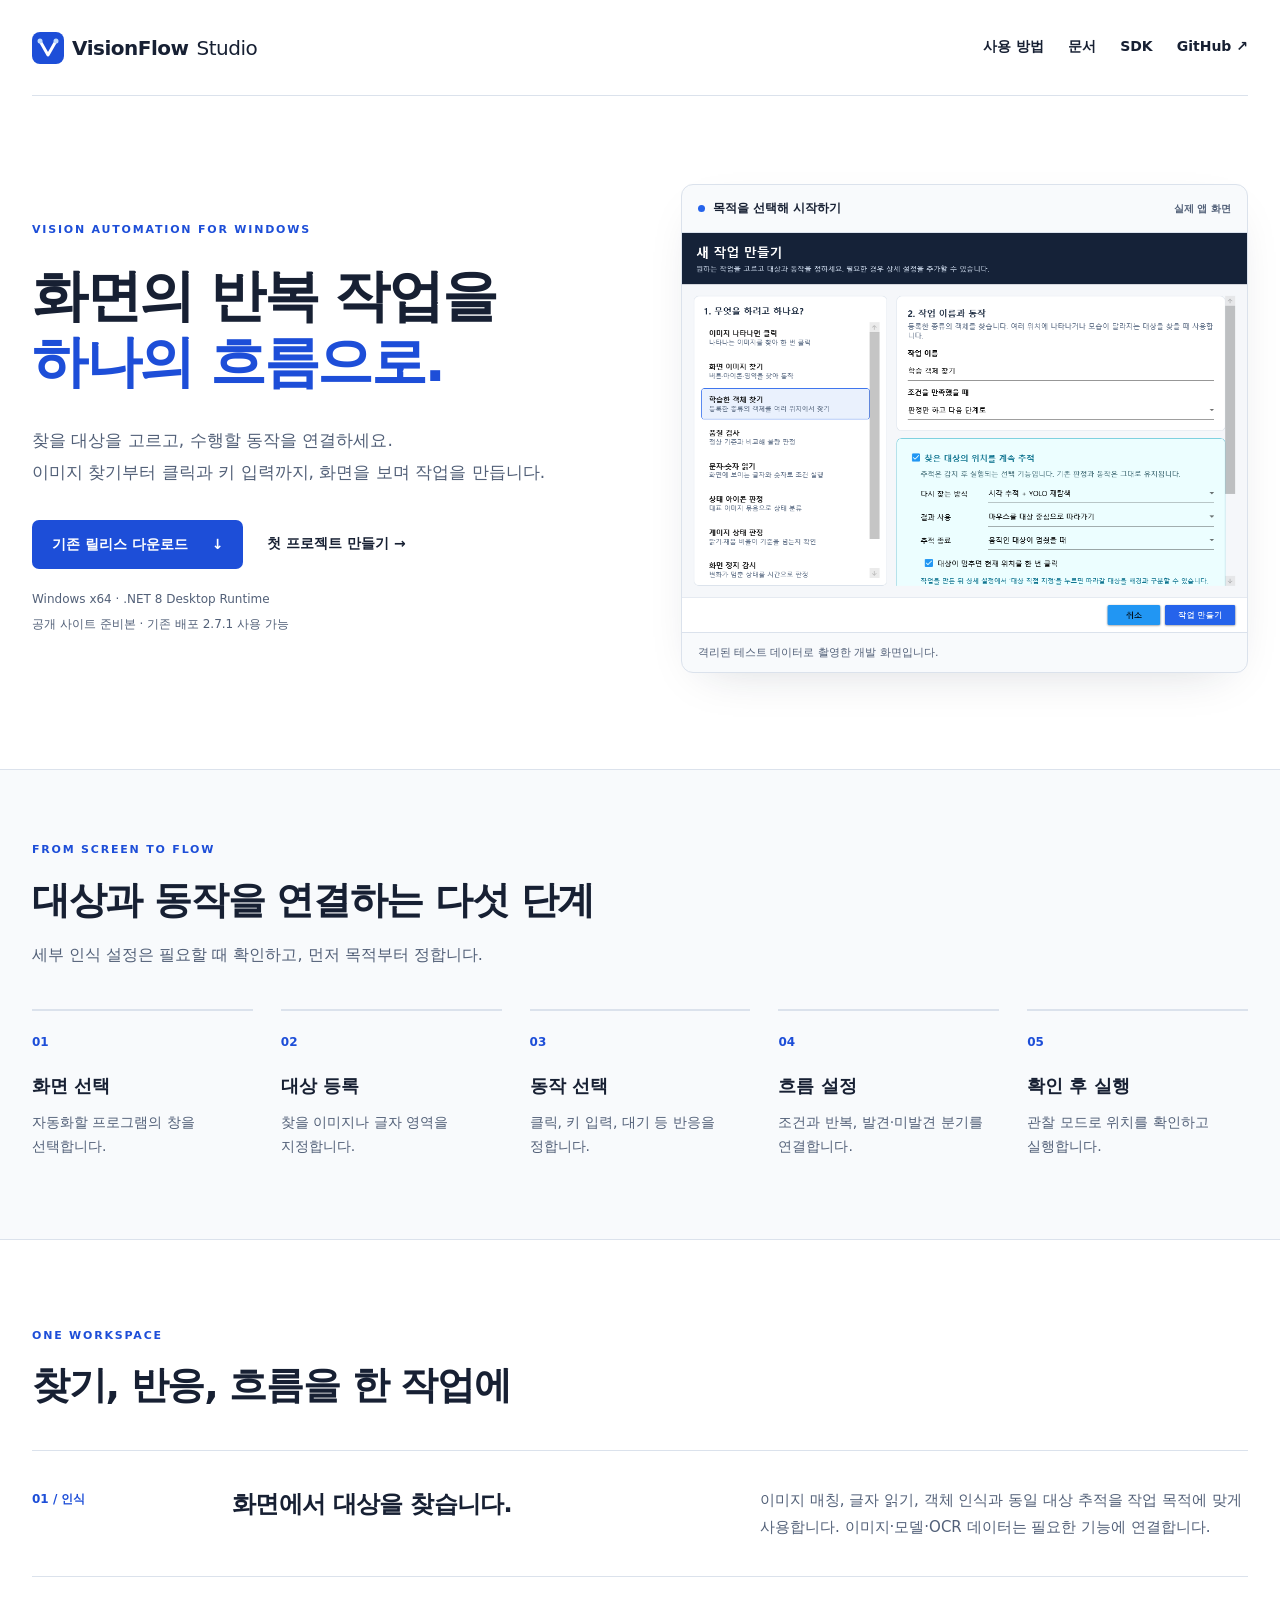
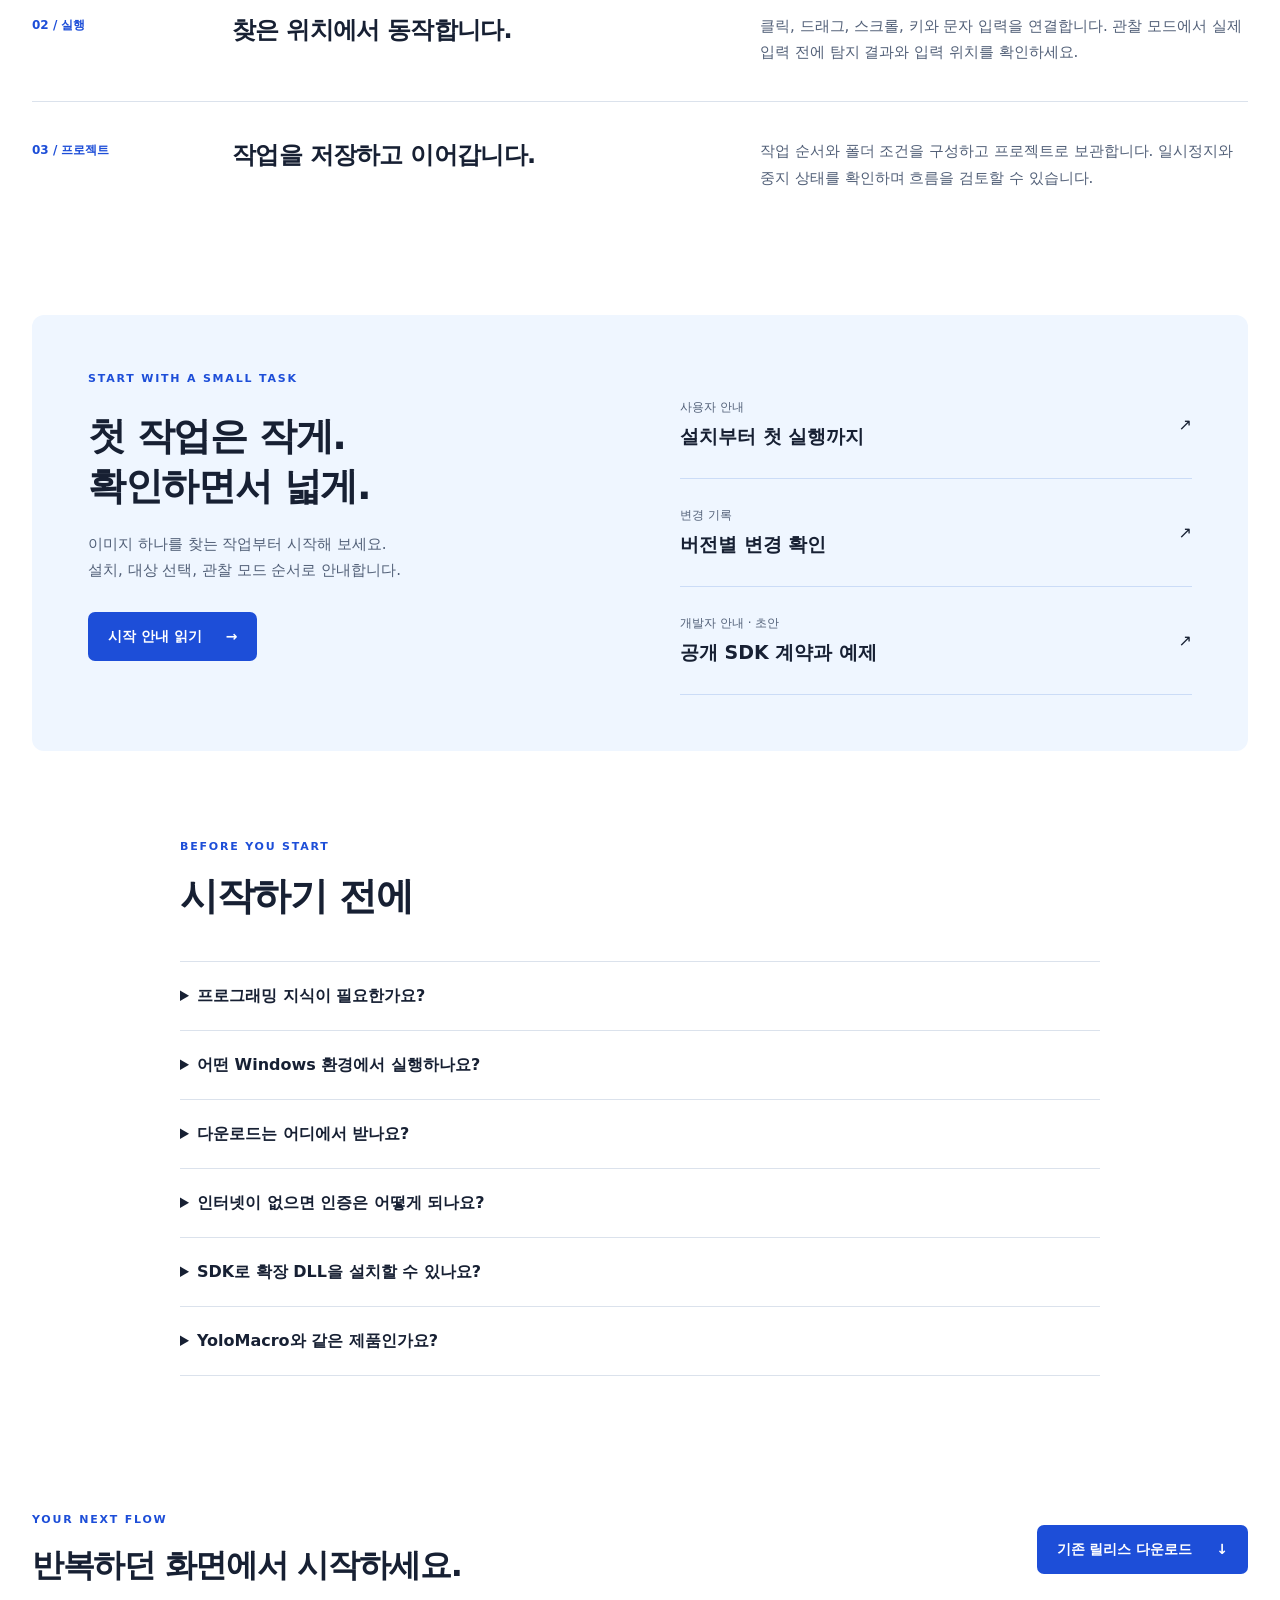
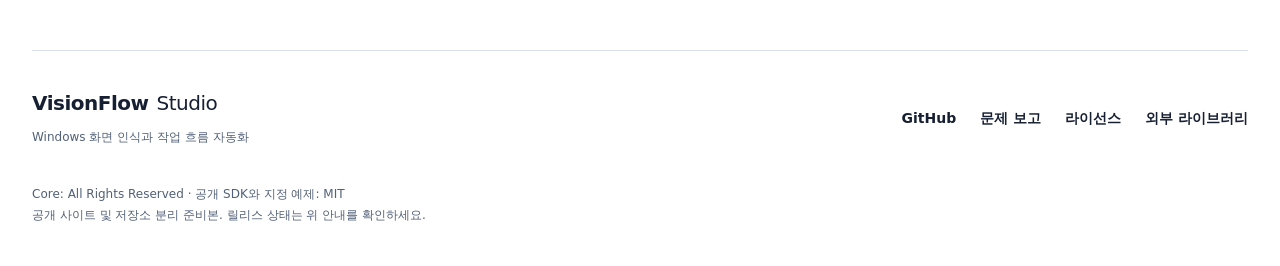
==== site/index.html @ 9f4aa71c "Publish verified VisionFlow public surface" ====
<!doctype html>
<html lang="ko">
<head>
  <meta charset="utf-8"><meta name="viewport" content="width=device-width,initial-scale=1">
  <title>VisionFlow Studio — 화면에서 시작하는 자동화</title>
  <meta name="description" content="Windows 화면의 이미지와 글자를 찾아 클릭, 키 입력, 조건과 반복으로 연결하세요. VisionFlow Studio 설치와 첫 프로젝트 안내.">
  <meta name="theme-color" content="#1d4ed8"><link rel="canonical" href="https://ko9ma7.github.io/VisionFlow-Studio/">
  <meta property="og:title" content="VisionFlow Studio — 화면에서 시작하는 자동화"><meta property="og:description" content="찾을 대상과 수행할 동작을 연결하는 Windows 자동화 스튜디오."><meta property="og:type" content="website"><meta property="og:url" content="https://ko9ma7.github.io/VisionFlow-Studio/"><meta property="og:image" content="https://ko9ma7.github.io/VisionFlow-Studio/assets/workflow-studio.png">
  <link rel="icon" href="favicon.svg" type="image/svg+xml"><link rel="manifest" href="site.webmanifest"><link rel="stylesheet" href="styles.css"><script src="app.js" defer></script>
</head>
<body>
  <a class="skip-link" href="#main">본문으로 이동</a>
  <header class="site-header wrap"><a class="brand" href="./" aria-label="VisionFlow Studio 홈"><img src="favicon.svg" width="32" height="32" alt="">VisionFlow <span>Studio</span></a><nav aria-label="주 메뉴"><a href="#workflow">사용 방법</a><a href="docs/getting-started.html">문서</a><a href="docs/sdk.html">SDK</a><a href="https://github.com/ko9ma7/VisionFlow-Studio">GitHub ↗</a></nav></header>
  <main id="main" tabindex="-1">
    <section class="hero wrap" aria-labelledby="hero-title">
      <div class="hero-copy"><p class="eyebrow">VISION AUTOMATION FOR WINDOWS</p><h1 id="hero-title">화면의 반복 작업을<br><span>하나의 흐름으로.</span></h1><p class="lead">찾을 대상을 고르고, 수행할 동작을 연결하세요.<br>이미지 찾기부터 클릭과 키 입력까지, 화면을 보며 작업을 만듭니다.</p><div class="actions"><a class="button primary" data-download href="https://github.com/ko9ma7/YoloMacro-Distribution/releases/tag/v2.7.1">기존 릴리스 다운로드 <span aria-hidden="true">↓</span></a><a class="text-link" href="docs/getting-started.html">첫 프로젝트 만들기 <span aria-hidden="true">→</span></a></div><p class="requirements">Windows x64 · .NET 8 Desktop Runtime</p><p class="release-state" data-release-state aria-live="polite">공개 사이트 준비본 · 기존 배포 2.7.1 사용 가능</p></div>
      <figure class="product-view"><div class="view-label"><span class="status-dot" aria-hidden="true"></span>목적을 선택해 시작하기 <span>실제 앱 화면</span></div><img src="assets/workflow-studio.png" alt="VisionFlow Studio 새 작업 만들기 화면. 목적 목록에서 객체 찾기를 선택하고 추적과 반응을 설정하는 모습." width="980" height="720" fetchpriority="high"><figcaption>격리된 테스트 데이터로 촬영한 개발 화면입니다.</figcaption></figure>
    </section>
    <section class="workflow-section" id="workflow" aria-labelledby="workflow-title"><div class="wrap"><div class="section-heading"><p class="eyebrow">FROM SCREEN TO FLOW</p><h2 id="workflow-title">대상과 동작을 연결하는 다섯 단계</h2><p>세부 인식 설정은 필요할 때 확인하고, 먼저 목적부터 정합니다.</p></div><ol class="steps"><li><span class="step-number">01</span><h3>화면 선택</h3><p>자동화할 프로그램의 창을 선택합니다.</p></li><li><span class="step-number">02</span><h3>대상 등록</h3><p>찾을 이미지나 글자 영역을 지정합니다.</p></li><li><span class="step-number">03</span><h3>동작 선택</h3><p>클릭, 키 입력, 대기 등 반응을 정합니다.</p></li><li><span class="step-number">04</span><h3>흐름 설정</h3><p>조건과 반복, 발견·미발견 분기를 연결합니다.</p></li><li><span class="step-number">05</span><h3>확인 후 실행</h3><p>관찰 모드로 위치를 확인하고 실행합니다.</p></li></ol></div></section>
    <section class="features wrap" aria-labelledby="features-title"><div class="section-heading"><p class="eyebrow">ONE WORKSPACE</p><h2 id="features-title">찾기, 반응, 흐름을 한 작업에</h2></div><div class="feature-rows"><article><span class="feature-index">01 / 인식</span><h3>화면에서 대상을 찾습니다.</h3><p>이미지 매칭, 글자 읽기, 객체 인식과 동일 대상 추적을 작업 목적에 맞게 사용합니다. 이미지·모델·OCR 데이터는 필요한 기능에 연결합니다.</p></article><article><span class="feature-index">02 / 실행</span><h3>찾은 위치에서 동작합니다.</h3><p>클릭, 드래그, 스크롤, 키와 문자 입력을 연결합니다. 관찰 모드에서 실제 입력 전에 탐지 결과와 입력 위치를 확인하세요.</p></article><article><span class="feature-index">03 / 프로젝트</span><h3>작업을 저장하고 이어갑니다.</h3><p>작업 순서와 폴더 조건을 구성하고 프로젝트로 보관합니다. 일시정지와 중지 상태를 확인하며 흐름을 검토할 수 있습니다.</p></article></div></section>
    <section class="resource-section wrap" aria-labelledby="resource-title"><div><p class="eyebrow">START WITH A SMALL TASK</p><h2 id="resource-title">첫 작업은 작게.<br>확인하면서 넓게.</h2><p>이미지 하나를 찾는 작업부터 시작해 보세요.<br>설치, 대상 선택, 관찰 모드 순서로 안내합니다.</p><a class="button primary" href="docs/getting-started.html">시작 안내 읽기 <span aria-hidden="true">→</span></a></div><div class="resource-links"><a href="docs/getting-started.html"><span>사용자 안내</span><strong>설치부터 첫 실행까지</strong><span aria-hidden="true">↗</span></a><a href="https://github.com/ko9ma7/VisionFlow-Studio/blob/main/CHANGELOG.md"><span>변경 기록</span><strong>버전별 변경 확인</strong><span aria-hidden="true">↗</span></a><a href="docs/sdk.html"><span>개발자 안내 · 초안</span><strong>공개 SDK 계약과 예제</strong><span aria-hidden="true">↗</span></a></div></section>
    <section class="faq wrap" aria-labelledby="faq-title"><div class="section-heading"><p class="eyebrow">BEFORE YOU START</p><h2 id="faq-title">시작하기 전에</h2></div><details><summary>프로그래밍 지식이 필요한가요?</summary><p>기본 작업은 목적과 동작을 선택하고 상세 설정을 연결해 만듭니다. 스크립트는 더 복잡한 작업에 사용할 수 있는 고급 옵션입니다. 일부 인식 방식은 이미지나 모델 등록이 필요합니다.</p></details><details><summary>어떤 Windows 환경에서 실행하나요?</summary><p>Windows x64와 .NET 8 Desktop Runtime을 사용합니다. 최소화·비활성 창, DPI, 여러 모니터 및 입력 드라이버는 대상 환경에서 확인해야 합니다. 먼저 관찰 모드로 결과를 확인하세요.</p></details><details><summary>다운로드는 어디에서 받나요?</summary><p>현재 링크는 기존 YoloMacro-Distribution의 VisionFlow Studio 2.7.1 릴리스로 연결됩니다. 새 공개 저장소의 서명 릴리스는 검증이 끝난 후 연결합니다.</p></details><details><summary>인터넷이 없으면 인증은 어떻게 되나요?</summary><p>서명된 채널을 확인하고, 오프라인에서는 검증된 캐시나 동봉된 서명 채널 정책을 적용합니다. 확인에 실패하면 이유를 표시하며 로컬 진단을 사용할 수 있습니다.</p></details><details><summary>SDK로 확장 DLL을 설치할 수 있나요?</summary><p>현재 공개 SDK는 계약 초안과 예제입니다. 앱의 외부 DLL 호스트는 아직 구현되지 않았으며 예제를 빌드해도 앱에 자동 설치되지 않습니다.</p></details><details><summary>YoloMacro와 같은 제품인가요?</summary><p>VisionFlow Studio는 별도의 제품과 데이터 폴더를 사용합니다. YoloMacro는 Legacy 제품으로 유지하며 기존 다운로드와 인증 주소의 호환성을 보존합니다.</p></details></section>
    <section class="final-cta wrap"><div><p class="eyebrow">YOUR NEXT FLOW</p><h2>반복하던 화면에서 시작하세요.</h2></div><a class="button primary" data-download href="https://github.com/ko9ma7/YoloMacro-Distribution/releases/tag/v2.7.1">기존 릴리스 다운로드 <span aria-hidden="true">↓</span></a></section>
  </main><footer class="site-footer wrap"><div><a class="brand" href="./">VisionFlow <span>Studio</span></a><p>Windows 화면 인식과 작업 흐름 자동화</p></div><nav aria-label="하단 메뉴"><a href="https://github.com/ko9ma7/VisionFlow-Studio">GitHub</a><a href="https://github.com/ko9ma7/VisionFlow-Studio/issues">문제 보고</a><a href="https://github.com/ko9ma7/VisionFlow-Studio/blob/main/LICENSE.txt">라이선스</a><a href="https://github.com/ko9ma7/VisionFlow-Studio/blob/main/THIRD-PARTY-NOTICES.md">외부 라이브러리</a></nav><p class="license-note">Core: All Rights Reserved · 공개 SDK와 지정 예제: MIT<br>공개 사이트 및 저장소 분리 준비본. 릴리스 상태는 위 안내를 확인하세요.</p></footer>
</body></html>
---- site/styles.css ----
:root{--paper:#fff;--surface:#f8fafc;--ink:#172033;--muted:#526078;--line:#dbe2ec;--accent:#1d4ed8;--accent-hover:#1e40af;--soft:#eff6ff;--width:1240px;--radius:12px;--space:8px;color-scheme:light;font-family:"Segoe UI","Malgun Gothic",system-ui,sans-serif;color:var(--ink);background:var(--paper)}
*{box-sizing:border-box}body{margin:0}a{color:inherit;text-decoration:none}a,button,summary{touch-action:manipulation}a:focus-visible,summary:focus-visible,button:focus-visible{outline:3px solid var(--accent);outline-offset:5px;border-radius:4px}img{max-width:100%;height:auto;display:block}p{line-height:1.75}h1,h2,h3,p,figure{margin:0}h1,h2,h3{text-wrap:balance;word-break:keep-all}p{word-break:keep-all;overflow-wrap:anywhere}.wrap{width:min(calc(100% - 64px),var(--width));margin-inline:auto}.skip-link{position:absolute;left:16px;top:8px;z-index:10;padding:12px 20px;background:var(--ink);color:white;transform:translateY(-150%)}.skip-link:focus{transform:none}.site-header{display:flex;align-items:center;justify-content:space-between;gap:24px;min-height:96px;border-bottom:1px solid var(--line)}.brand{display:inline-flex;align-items:center;gap:8px;font-size:20px;font-weight:700;letter-spacing:-.5px;white-space:nowrap}.brand span{font-weight:400}.site-header nav,.site-footer nav{display:flex;align-items:center;flex-wrap:wrap;gap:24px}.site-header nav a,.site-footer nav a{font-size:14px;font-weight:600;padding-block:12px;min-height:44px}.site-header nav a:hover,.text-link:hover,.site-footer nav a:hover{color:var(--accent)}.hero{display:grid;grid-template-columns:1.03fr 1fr;align-items:center;gap:64px;padding-block:88px 96px}.eyebrow{font-size:11px;font-weight:700;letter-spacing:1.8px;color:var(--accent);line-height:1.5;margin-bottom:24px}h1{font-size:clamp(36px,4.4vw,64px);line-height:1.18;letter-spacing:-2.4px;font-weight:700}h1 span{color:var(--accent)}.lead{font-size:17px;line-height:1.9;color:var(--muted);margin-top:28px}.actions{display:flex;align-items:center;flex-wrap:wrap;gap:24px;margin-top:32px}.button{display:inline-flex;align-items:center;justify-content:center;gap:24px;min-height:48px;padding:14px 20px;border-radius:7px;font-size:14px;font-weight:600;line-height:1.5;transition:background-color .18s,color .18s}.primary{background:var(--accent);color:#fff}.primary:hover{background:var(--accent-hover)}.text-link{font-size:14px;font-weight:600;padding:12px 0;min-height:44px}.requirements{font-size:12px;color:var(--muted);margin-top:20px}.release-state{font-size:12px;color:var(--muted);margin-top:4px}.product-view{background:var(--surface);border:1px solid var(--line);border-radius:var(--radius);overflow:hidden;box-shadow:0 16px 48px -24px #17203335}.view-label{display:flex;align-items:center;gap:8px;padding:15px 16px;font-size:12px;font-weight:600;border-bottom:1px solid var(--line)}.view-label>span:last-child{margin-left:auto;font-size:10px;color:var(--muted)}.status-dot{width:7px;height:7px;border-radius:50%;background:#2563eb}.product-view img{width:100%;border-bottom:1px solid var(--line)}figcaption{padding:12px 16px;font-size:11px;color:var(--muted)}.workflow-section{background:var(--surface);border-block:1px solid var(--line);padding-block:72px 80px}.section-heading{max-width:760px;margin-bottom:40px}.section-heading .eyebrow{margin-bottom:16px}h2{font-size:clamp(28px,3vw,40px);line-height:1.3;letter-spacing:-1.3px}.section-heading>p:last-child:not(.eyebrow){color:var(--muted);font-size:16px;margin-top:16px}.steps{padding:0;margin:0;list-style:none;display:grid;grid-template-columns:repeat(5,1fr);gap:28px}.steps li{border-top:2px solid var(--line);padding-top:20px}.step-number{font-size:12px;color:var(--accent);font-variant-numeric:tabular-nums;font-weight:700}.steps h3{font-size:18px;margin:24px 0 12px}.steps p{font-size:14px;color:var(--muted)}.features{padding-block:88px}.feature-rows article{display:grid;grid-template-columns:160px 1fr 1fr;gap:40px;align-items:start;padding:36px 0;border-top:1px solid var(--line)}.feature-index{font-size:12px;font-weight:600;color:var(--accent);padding-top:4px}.feature-rows h3{font-size:24px;letter-spacing:-.7px;line-height:1.45}.feature-rows p{font-size:15px;color:var(--muted)}.resource-section{background:var(--soft);border-radius:var(--radius);display:grid;grid-template-columns:1fr 1fr;gap:80px;padding:56px}.resource-section p:not(.eyebrow){font-size:15px;color:var(--muted);margin:20px 0 28px}.resource-links a{display:grid;grid-template-columns:1fr auto;gap:8px;padding:28px 0;border-bottom:1px solid #cbdcf7;transition:color .18s}.resource-links a:hover{color:var(--accent)}.resource-links a>span:first-child{font-size:12px;color:var(--muted)}.resource-links strong{grid-column:1;font-size:19px}.resource-links a>span:last-child{grid-column:2;grid-row:1 / 3;align-self:center}.faq{padding-block:88px;max-width:920px}.faq details{border-top:1px solid var(--line)}.faq details:last-child{border-bottom:1px solid var(--line)}summary{cursor:pointer;min-height:64px;padding:22px 36px 22px 0;font-size:16px;font-weight:600;line-height:1.5}.faq details p{padding:0 24px 24px 0;color:var(--muted);font-size:15px;max-width:740px}.final-cta{display:flex;align-items:center;justify-content:space-between;gap:32px;padding:48px 0 64px;border-bottom:1px solid var(--line)}.final-cta .eyebrow{margin-bottom:16px}.final-cta h2{font-size:32px}.site-footer{display:grid;grid-template-columns:1fr auto;gap:24px;padding-block:40px}.site-footer p{font-size:12px;color:var(--muted);margin-top:12px}.license-note{grid-column:1 / -1}.doc-main{max-width:860px;padding-block:64px 88px}.doc-main h1{font-size:44px;margin-bottom:24px}.doc-main h2{font-size:26px;margin:44px 0 20px}.doc-main p,.doc-main li{font-size:16px;line-height:1.9;color:var(--muted)}.doc-main li{padding:8px 0}.doc-main a:not(.button){color:var(--accent);text-decoration:underline;text-underline-offset:3px}.doc-main code{background:var(--surface);padding:2px 5px;border:1px solid var(--line);border-radius:3px;font-size:.9em}.doc-main .notice{padding:20px 24px;background:var(--soft);border-left:3px solid var(--accent);margin:24px 0}.doc-main pre{padding:24px;background:var(--surface);overflow:auto;border:1px solid var(--line);border-radius:7px}.doc-main pre code{padding:0;border:0;background:none;font-size:14px}
@media(max-width:1100px){.hero{gap:32px;padding-block:64px}.actions{gap:12px}.resource-section{gap:40px;padding:40px}.feature-rows article{grid-template-columns:120px 1fr 1fr;gap:24px}}
@media(max-width:800px){.wrap{width:calc(100% - 40px)}.site-header{flex-wrap:wrap;padding-block:20px;gap:12px}.site-header nav{gap:20px;width:100%}.hero{grid-template-columns:1fr;gap:40px;padding-block:48px 56px}.hero-copy{max-width:600px}h1{font-size:48px}.product-view{max-width:640px}.workflow-section{padding-block:48px}.steps{grid-template-columns:repeat(2,1fr);gap:28px}.steps h3{margin-top:16px}.features{padding-block:56px}.feature-rows article{grid-template-columns:1fr;gap:12px;padding-block:28px}.feature-index{padding:0}.resource-section{grid-template-columns:1fr;padding:32px;gap:24px}.resource-links a:first-child{padding-top:0}.faq{padding-block:56px}.final-cta{align-items:start;flex-direction:column}.site-footer{grid-template-columns:1fr}.site-footer nav{gap:20px}.doc-main h1{font-size:36px}}
@media(max-width:420px){h1{font-size:36px;letter-spacing:-1.5px}.site-header nav{gap:16px}.site-header nav a{font-size:12px}.lead{font-size:16px}.lead br{display:none}.actions{align-items:start;flex-direction:column;gap:8px}.steps{gap:24px 20px}.steps p{font-size:13px}.resource-section{padding:28px 24px}.view-label{font-size:11px}.final-cta h2{font-size:28px}}
@media(prefers-reduced-motion:reduce){*{scroll-behavior:auto!important;transition:none!important}}
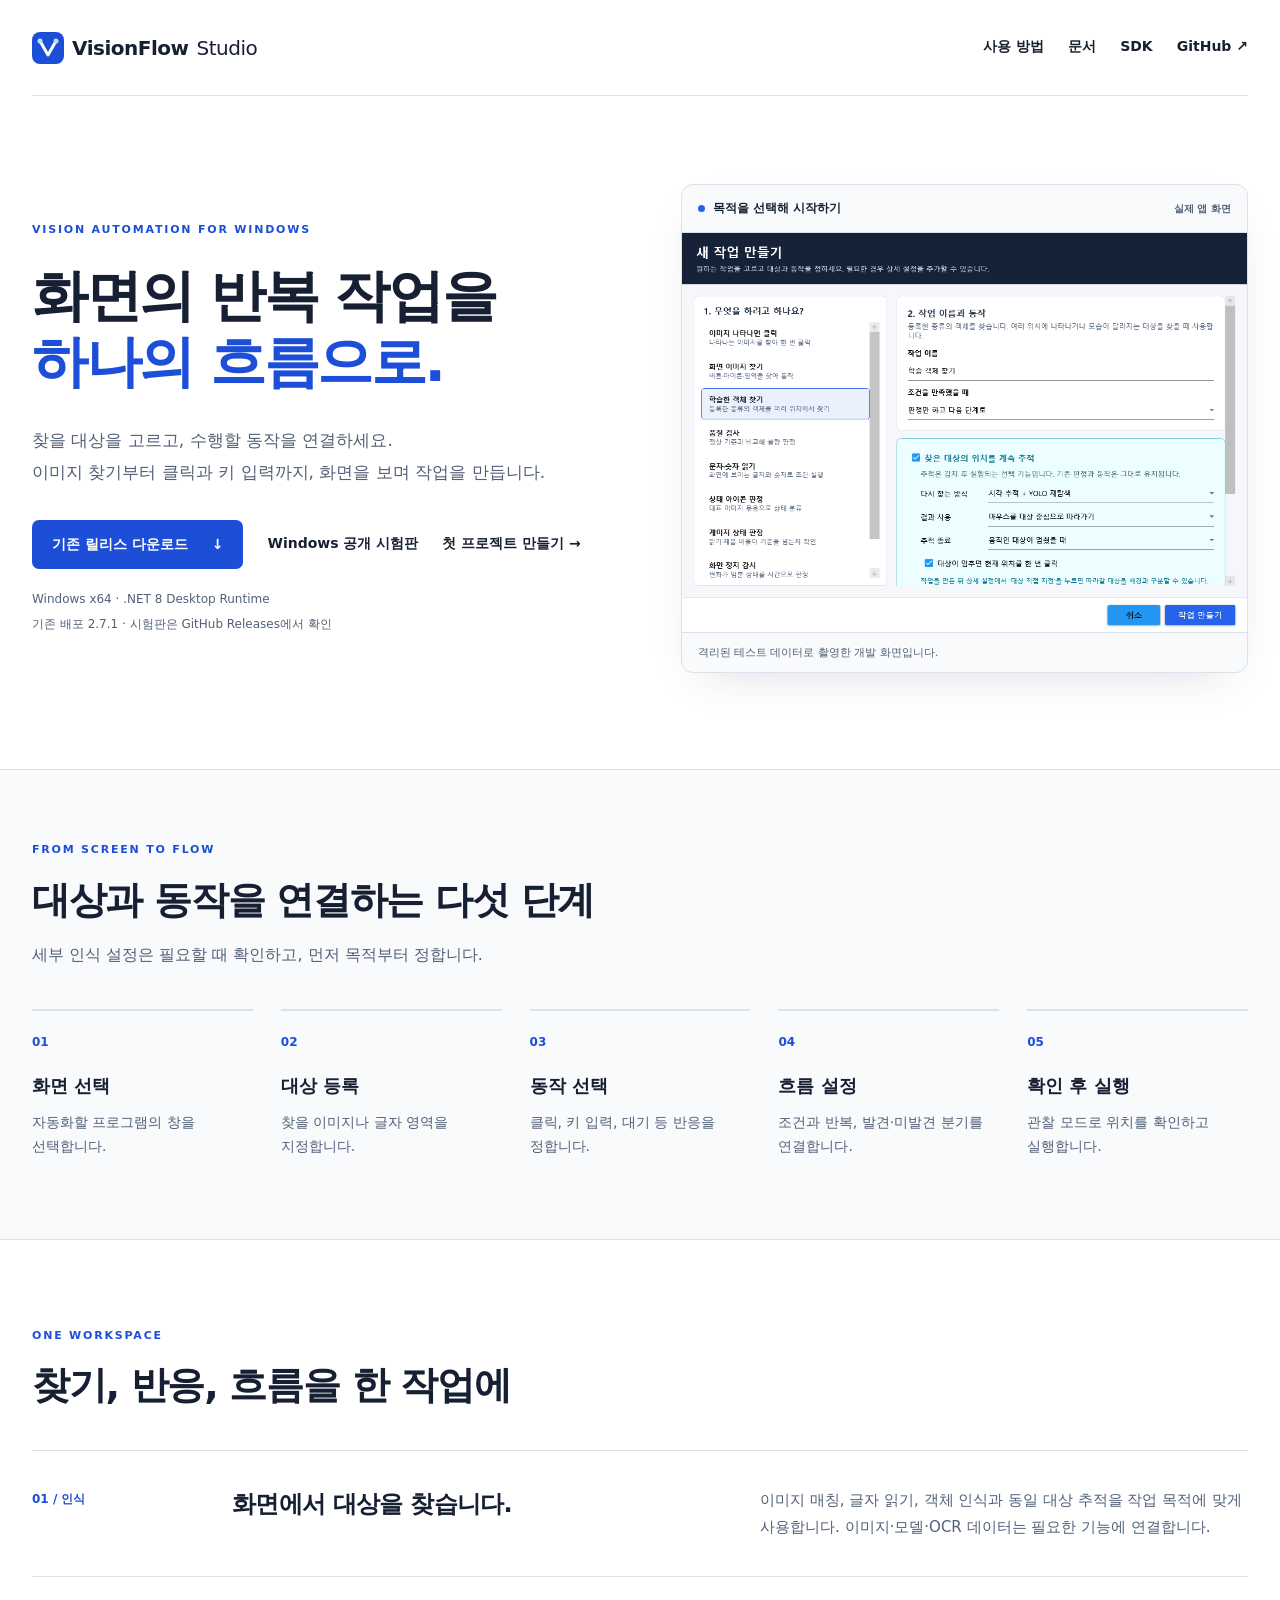
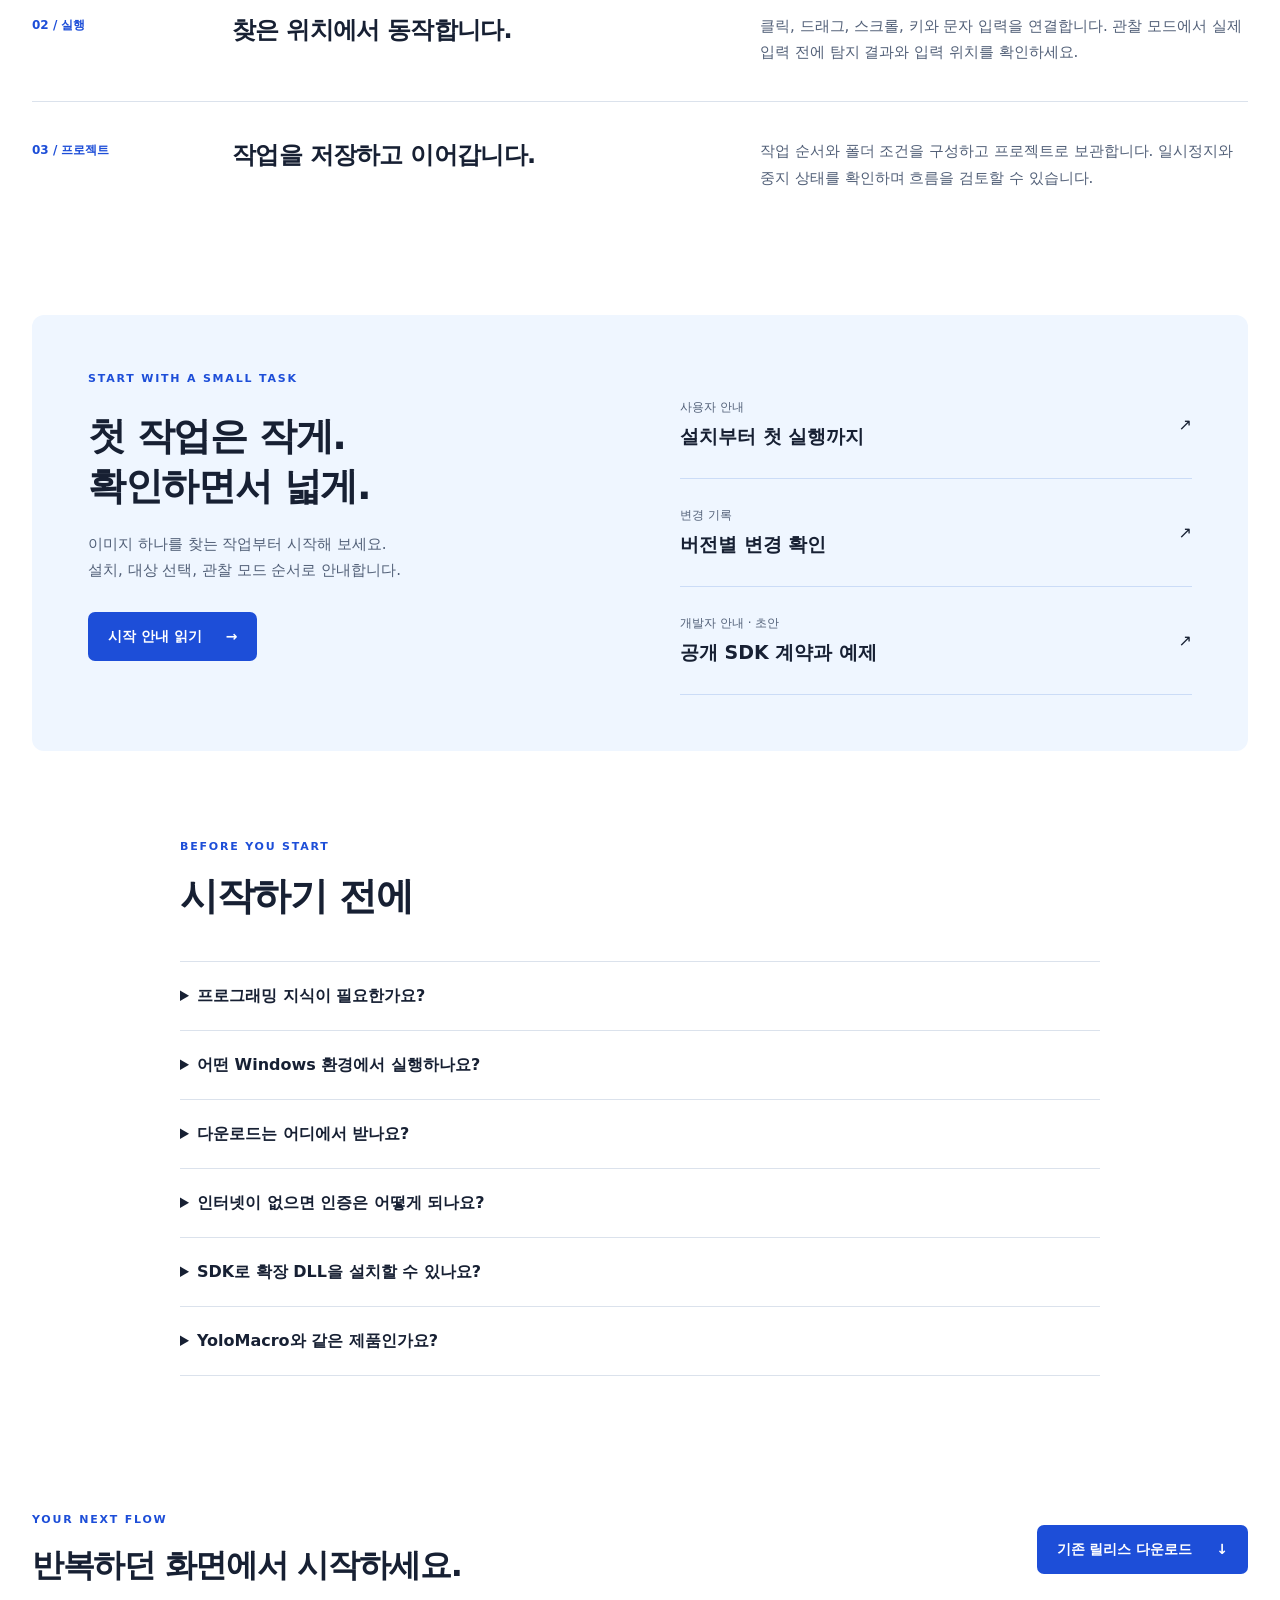
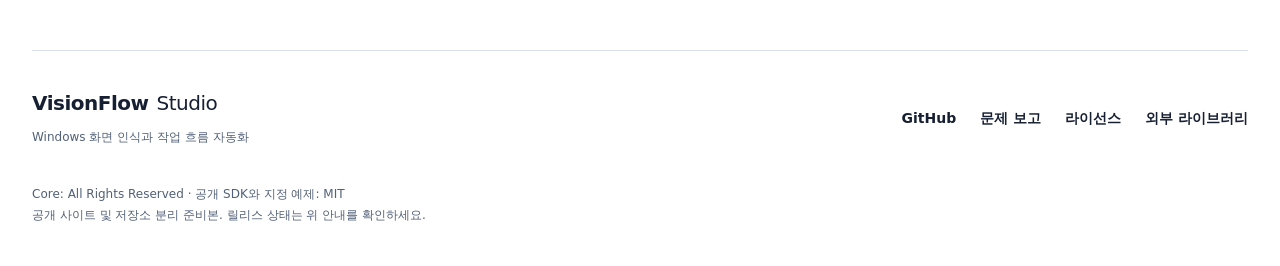
==== commit d51f47af: "Upload VisionFlow Public snapshot [skip ci]" ====
--- a/site/index.html
+++ b/site/index.html
@@ -13,13 +13,13 @@
   <header class="site-header wrap"><a class="brand" href="./" aria-label="VisionFlow Studio 홈"><img src="favicon.svg" width="32" height="32" alt="">VisionFlow <span>Studio</span></a><nav aria-label="주 메뉴"><a href="#workflow">사용 방법</a><a href="docs/getting-started.html">문서</a><a href="docs/sdk.html">SDK</a><a href="https://github.com/ko9ma7/VisionFlow-Studio">GitHub ↗</a></nav></header>
   <main id="main" tabindex="-1">
     <section class="hero wrap" aria-labelledby="hero-title">
-      <div class="hero-copy"><p class="eyebrow">VISION AUTOMATION FOR WINDOWS</p><h1 id="hero-title">화면의 반복 작업을<br><span>하나의 흐름으로.</span></h1><p class="lead">찾을 대상을 고르고, 수행할 동작을 연결하세요.<br>이미지 찾기부터 클릭과 키 입력까지, 화면을 보며 작업을 만듭니다.</p><div class="actions"><a class="button primary" data-download href="https://github.com/ko9ma7/YoloMacro-Distribution/releases/tag/v2.7.1">기존 릴리스 다운로드 <span aria-hidden="true">↓</span></a><a class="text-link" href="docs/getting-started.html">첫 프로젝트 만들기 <span aria-hidden="true">→</span></a></div><p class="requirements">Windows x64 · .NET 8 Desktop Runtime</p><p class="release-state" data-release-state aria-live="polite">공개 사이트 준비본 · 기존 배포 2.7.1 사용 가능</p></div>
+      <div class="hero-copy"><p class="eyebrow">VISION AUTOMATION FOR WINDOWS</p><h1 id="hero-title">화면의 반복 작업을<br><span>하나의 흐름으로.</span></h1><p class="lead">찾을 대상을 고르고, 수행할 동작을 연결하세요.<br>이미지 찾기부터 클릭과 키 입력까지, 화면을 보며 작업을 만듭니다.</p><div class="actions"><a class="button primary" data-download href="https://github.com/ko9ma7/YoloMacro-Distribution/releases/tag/v2.7.1">기존 릴리스 다운로드 <span aria-hidden="true">↓</span></a><a class="text-link" href="https://github.com/ko9ma7/VisionFlow-Studio/releases">Windows 공개 시험판</a><a class="text-link" href="docs/getting-started.html">첫 프로젝트 만들기 <span aria-hidden="true">→</span></a></div><p class="requirements">Windows x64 · .NET 8 Desktop Runtime</p><p class="release-state" data-release-state aria-live="polite">기존 배포 2.7.1 · 시험판은 GitHub Releases에서 확인</p></div>
       <figure class="product-view"><div class="view-label"><span class="status-dot" aria-hidden="true"></span>목적을 선택해 시작하기 <span>실제 앱 화면</span></div><img src="assets/workflow-studio.png" alt="VisionFlow Studio 새 작업 만들기 화면. 목적 목록에서 객체 찾기를 선택하고 추적과 반응을 설정하는 모습." width="980" height="720" fetchpriority="high"><figcaption>격리된 테스트 데이터로 촬영한 개발 화면입니다.</figcaption></figure>
     </section>
     <section class="workflow-section" id="workflow" aria-labelledby="workflow-title"><div class="wrap"><div class="section-heading"><p class="eyebrow">FROM SCREEN TO FLOW</p><h2 id="workflow-title">대상과 동작을 연결하는 다섯 단계</h2><p>세부 인식 설정은 필요할 때 확인하고, 먼저 목적부터 정합니다.</p></div><ol class="steps"><li><span class="step-number">01</span><h3>화면 선택</h3><p>자동화할 프로그램의 창을 선택합니다.</p></li><li><span class="step-number">02</span><h3>대상 등록</h3><p>찾을 이미지나 글자 영역을 지정합니다.</p></li><li><span class="step-number">03</span><h3>동작 선택</h3><p>클릭, 키 입력, 대기 등 반응을 정합니다.</p></li><li><span class="step-number">04</span><h3>흐름 설정</h3><p>조건과 반복, 발견·미발견 분기를 연결합니다.</p></li><li><span class="step-number">05</span><h3>확인 후 실행</h3><p>관찰 모드로 위치를 확인하고 실행합니다.</p></li></ol></div></section>
     <section class="features wrap" aria-labelledby="features-title"><div class="section-heading"><p class="eyebrow">ONE WORKSPACE</p><h2 id="features-title">찾기, 반응, 흐름을 한 작업에</h2></div><div class="feature-rows"><article><span class="feature-index">01 / 인식</span><h3>화면에서 대상을 찾습니다.</h3><p>이미지 매칭, 글자 읽기, 객체 인식과 동일 대상 추적을 작업 목적에 맞게 사용합니다. 이미지·모델·OCR 데이터는 필요한 기능에 연결합니다.</p></article><article><span class="feature-index">02 / 실행</span><h3>찾은 위치에서 동작합니다.</h3><p>클릭, 드래그, 스크롤, 키와 문자 입력을 연결합니다. 관찰 모드에서 실제 입력 전에 탐지 결과와 입력 위치를 확인하세요.</p></article><article><span class="feature-index">03 / 프로젝트</span><h3>작업을 저장하고 이어갑니다.</h3><p>작업 순서와 폴더 조건을 구성하고 프로젝트로 보관합니다. 일시정지와 중지 상태를 확인하며 흐름을 검토할 수 있습니다.</p></article></div></section>
     <section class="resource-section wrap" aria-labelledby="resource-title"><div><p class="eyebrow">START WITH A SMALL TASK</p><h2 id="resource-title">첫 작업은 작게.<br>확인하면서 넓게.</h2><p>이미지 하나를 찾는 작업부터 시작해 보세요.<br>설치, 대상 선택, 관찰 모드 순서로 안내합니다.</p><a class="button primary" href="docs/getting-started.html">시작 안내 읽기 <span aria-hidden="true">→</span></a></div><div class="resource-links"><a href="docs/getting-started.html"><span>사용자 안내</span><strong>설치부터 첫 실행까지</strong><span aria-hidden="true">↗</span></a><a href="https://github.com/ko9ma7/VisionFlow-Studio/blob/main/CHANGELOG.md"><span>변경 기록</span><strong>버전별 변경 확인</strong><span aria-hidden="true">↗</span></a><a href="docs/sdk.html"><span>개발자 안내 · 초안</span><strong>공개 SDK 계약과 예제</strong><span aria-hidden="true">↗</span></a></div></section>
-    <section class="faq wrap" aria-labelledby="faq-title"><div class="section-heading"><p class="eyebrow">BEFORE YOU START</p><h2 id="faq-title">시작하기 전에</h2></div><details><summary>프로그래밍 지식이 필요한가요?</summary><p>기본 작업은 목적과 동작을 선택하고 상세 설정을 연결해 만듭니다. 스크립트는 더 복잡한 작업에 사용할 수 있는 고급 옵션입니다. 일부 인식 방식은 이미지나 모델 등록이 필요합니다.</p></details><details><summary>어떤 Windows 환경에서 실행하나요?</summary><p>Windows x64와 .NET 8 Desktop Runtime을 사용합니다. 최소화·비활성 창, DPI, 여러 모니터 및 입력 드라이버는 대상 환경에서 확인해야 합니다. 먼저 관찰 모드로 결과를 확인하세요.</p></details><details><summary>다운로드는 어디에서 받나요?</summary><p>현재 링크는 기존 YoloMacro-Distribution의 VisionFlow Studio 2.7.1 릴리스로 연결됩니다. 새 공개 저장소의 서명 릴리스는 검증이 끝난 후 연결합니다.</p></details><details><summary>인터넷이 없으면 인증은 어떻게 되나요?</summary><p>서명된 채널을 확인하고, 오프라인에서는 검증된 캐시나 동봉된 서명 채널 정책을 적용합니다. 확인에 실패하면 이유를 표시하며 로컬 진단을 사용할 수 있습니다.</p></details><details><summary>SDK로 확장 DLL을 설치할 수 있나요?</summary><p>현재 공개 SDK는 계약 초안과 예제입니다. 앱의 외부 DLL 호스트는 아직 구현되지 않았으며 예제를 빌드해도 앱에 자동 설치되지 않습니다.</p></details><details><summary>YoloMacro와 같은 제품인가요?</summary><p>VisionFlow Studio는 별도의 제품과 데이터 폴더를 사용합니다. YoloMacro는 Legacy 제품으로 유지하며 기존 다운로드와 인증 주소의 호환성을 보존합니다.</p></details></section>
+    <section class="faq wrap" aria-labelledby="faq-title"><div class="section-heading"><p class="eyebrow">BEFORE YOU START</p><h2 id="faq-title">시작하기 전에</h2></div><details><summary>프로그래밍 지식이 필요한가요?</summary><p>기본 작업은 목적과 동작을 선택하고 상세 설정을 연결해 만듭니다. 스크립트는 더 복잡한 작업에 사용할 수 있는 고급 옵션입니다. 일부 인식 방식은 이미지나 모델 등록이 필요합니다.</p></details><details><summary>어떤 Windows 환경에서 실행하나요?</summary><p>Windows x64와 .NET 8 Desktop Runtime을 사용합니다. 최소화·비활성 창, DPI, 여러 모니터 및 입력 드라이버는 대상 환경에서 확인해야 합니다. 먼저 관찰 모드로 결과를 확인하세요.</p></details><details><summary>다운로드는 어디에서 받나요?</summary><p>기존 배포 버튼은 2.7.1로 연결됩니다. 공개 시험판은 <a href="https://github.com/ko9ma7/VisionFlow-Studio/releases">GitHub Releases</a>에서, 2.9.0에서 바뀐 조작 방법은 <a href="https://github.com/ko9ma7/VisionFlow-Studio/blob/main/release-notes/2.9.0.md">버전별 안내</a>에서 확인하세요.</p></details><details><summary>인터넷이 없으면 인증은 어떻게 되나요?</summary><p>서명된 채널을 확인하고, 오프라인에서는 검증된 캐시나 동봉된 서명 채널 정책을 적용합니다. 확인에 실패하면 이유를 표시하며 로컬 진단을 사용할 수 있습니다.</p></details><details><summary>SDK로 확장 DLL을 설치할 수 있나요?</summary><p>현재 공개 SDK는 계약 초안과 예제입니다. 앱의 외부 DLL 호스트는 아직 구현되지 않았으며 예제를 빌드해도 앱에 자동 설치되지 않습니다.</p></details><details><summary>YoloMacro와 같은 제품인가요?</summary><p>VisionFlow Studio는 별도의 제품과 데이터 폴더를 사용합니다. YoloMacro는 Legacy 제품으로 유지하며 기존 다운로드와 인증 주소의 호환성을 보존합니다.</p></details></section>
     <section class="final-cta wrap"><div><p class="eyebrow">YOUR NEXT FLOW</p><h2>반복하던 화면에서 시작하세요.</h2></div><a class="button primary" data-download href="https://github.com/ko9ma7/YoloMacro-Distribution/releases/tag/v2.7.1">기존 릴리스 다운로드 <span aria-hidden="true">↓</span></a></section>
   </main><footer class="site-footer wrap"><div><a class="brand" href="./">VisionFlow <span>Studio</span></a><p>Windows 화면 인식과 작업 흐름 자동화</p></div><nav aria-label="하단 메뉴"><a href="https://github.com/ko9ma7/VisionFlow-Studio">GitHub</a><a href="https://github.com/ko9ma7/VisionFlow-Studio/issues">문제 보고</a><a href="https://github.com/ko9ma7/VisionFlow-Studio/blob/main/LICENSE.txt">라이선스</a><a href="https://github.com/ko9ma7/VisionFlow-Studio/blob/main/THIRD-PARTY-NOTICES.md">외부 라이브러리</a></nav><p class="license-note">Core: All Rights Reserved · 공개 SDK와 지정 예제: MIT<br>공개 사이트 및 저장소 분리 준비본. 릴리스 상태는 위 안내를 확인하세요.</p></footer>
 </body></html>
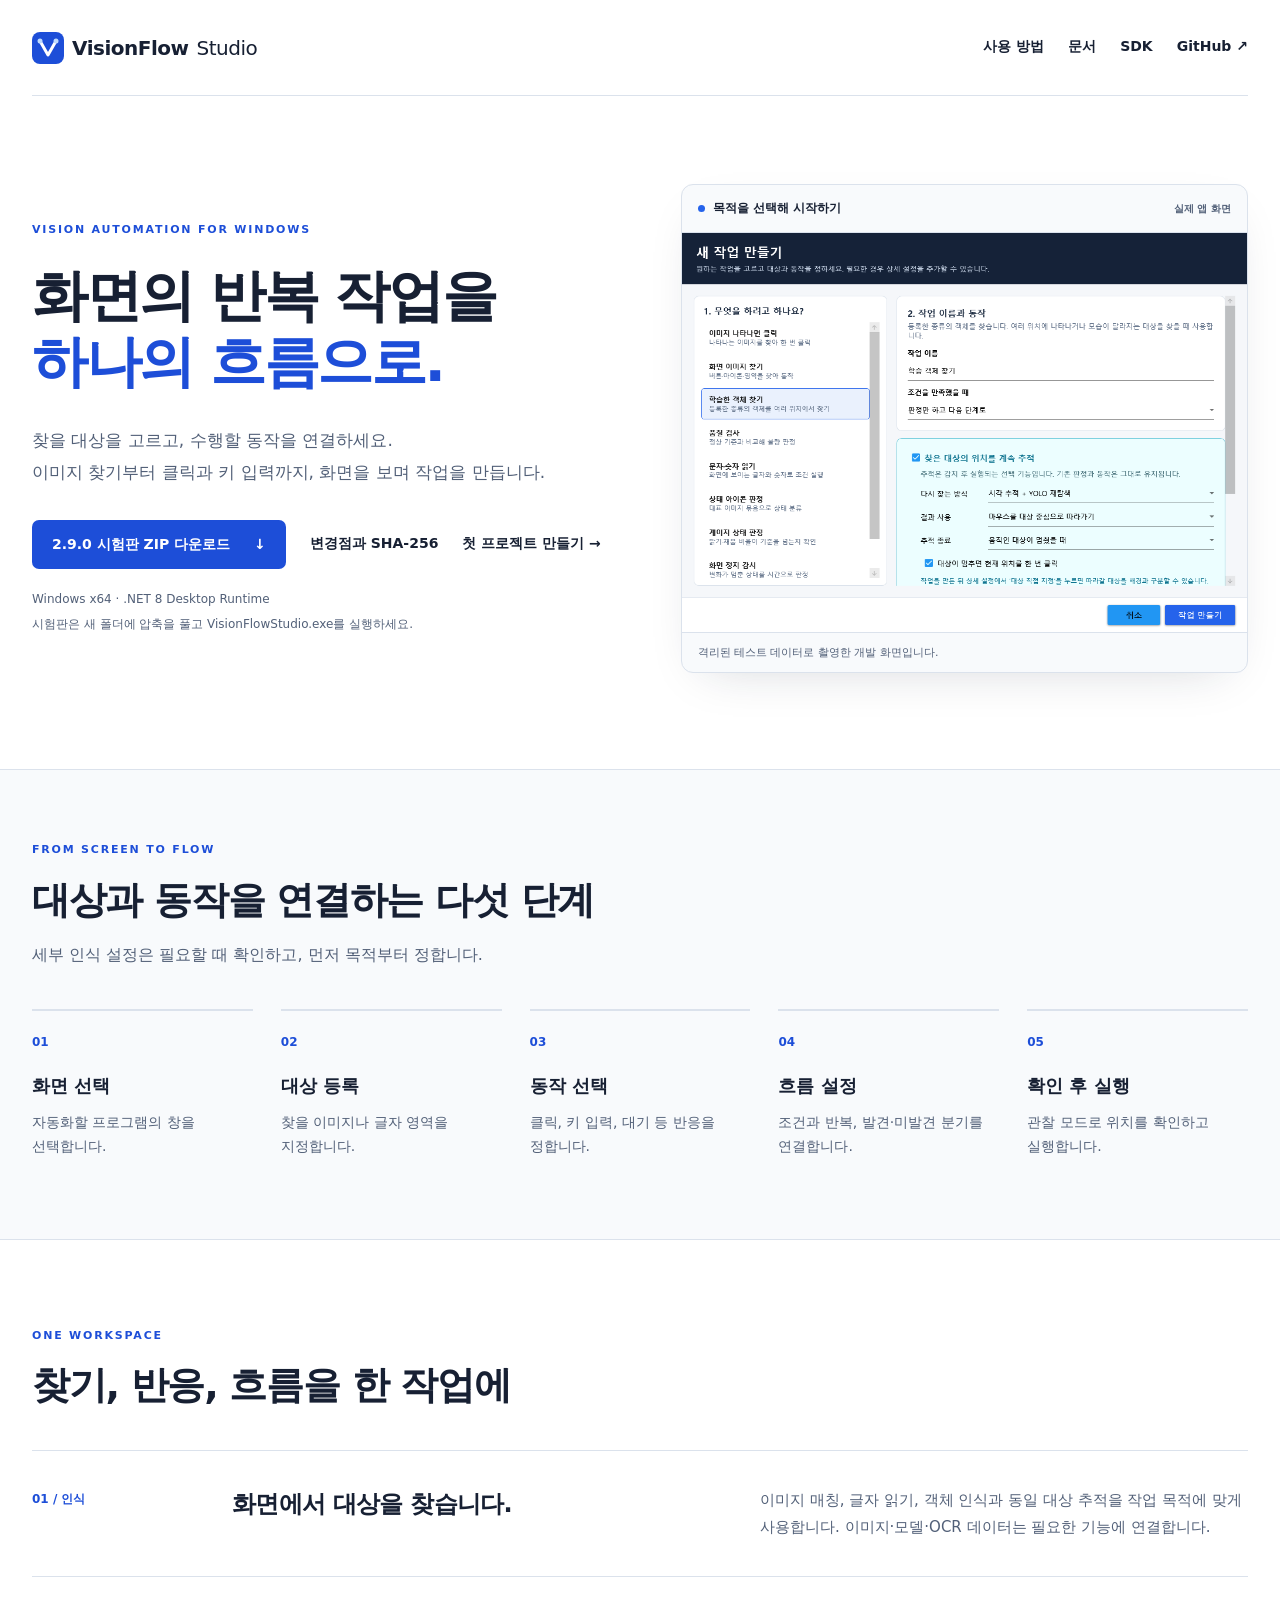
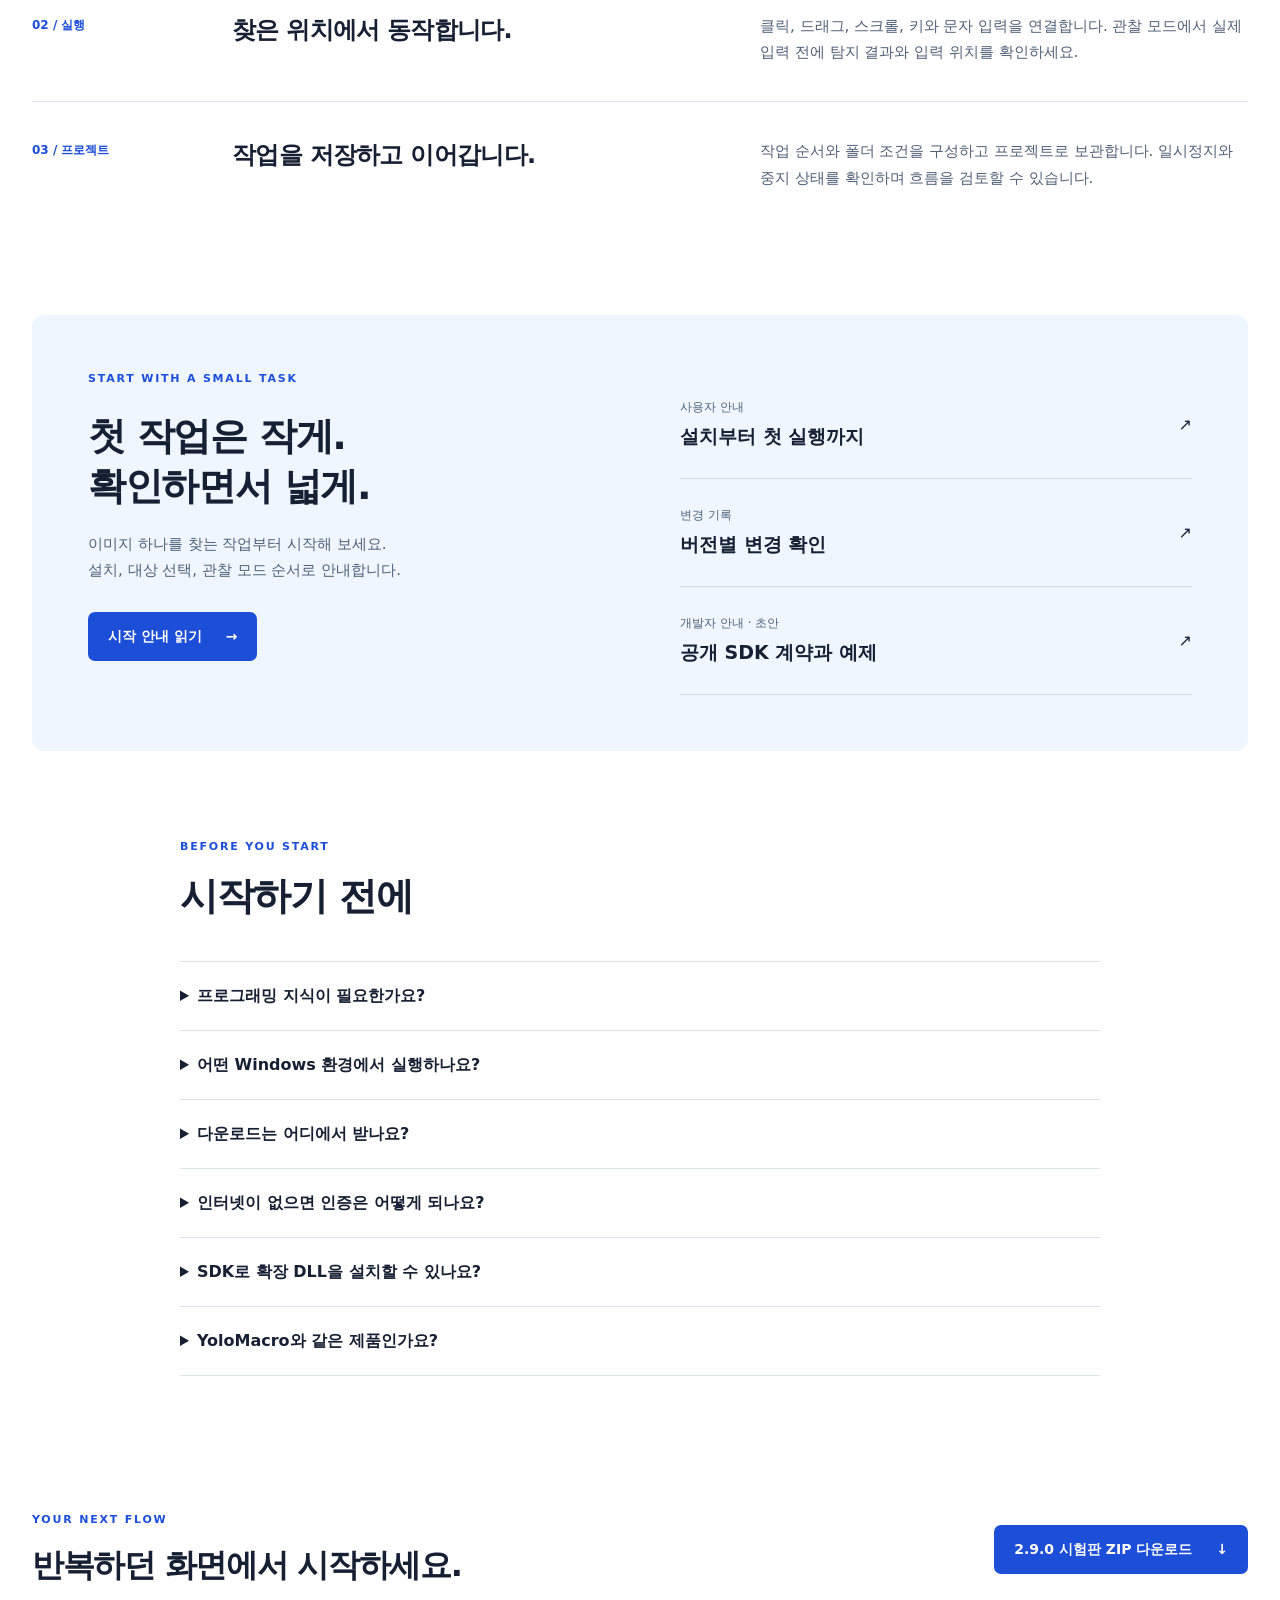
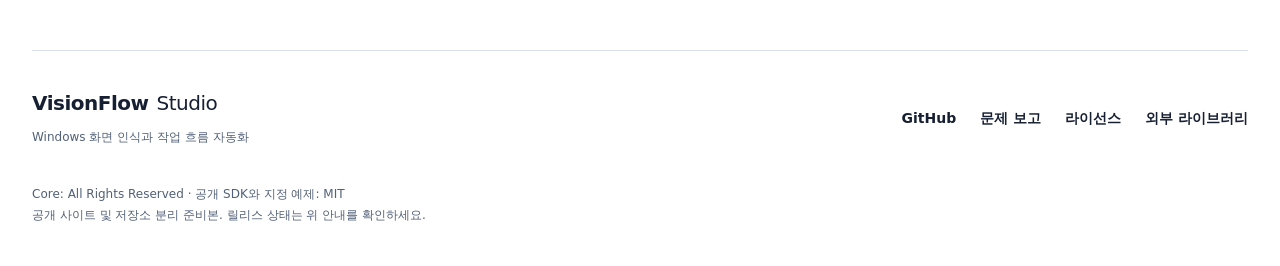
==== commit e7b742e7: "Upload VisionFlow Public snapshot [skip ci]" ====
--- a/site/index.html
+++ b/site/index.html
@@ -13,13 +13,13 @@
   <header class="site-header wrap"><a class="brand" href="./" aria-label="VisionFlow Studio 홈"><img src="favicon.svg" width="32" height="32" alt="">VisionFlow <span>Studio</span></a><nav aria-label="주 메뉴"><a href="#workflow">사용 방법</a><a href="docs/getting-started.html">문서</a><a href="docs/sdk.html">SDK</a><a href="https://github.com/ko9ma7/VisionFlow-Studio">GitHub ↗</a></nav></header>
   <main id="main" tabindex="-1">
     <section class="hero wrap" aria-labelledby="hero-title">
-      <div class="hero-copy"><p class="eyebrow">VISION AUTOMATION FOR WINDOWS</p><h1 id="hero-title">화면의 반복 작업을<br><span>하나의 흐름으로.</span></h1><p class="lead">찾을 대상을 고르고, 수행할 동작을 연결하세요.<br>이미지 찾기부터 클릭과 키 입력까지, 화면을 보며 작업을 만듭니다.</p><div class="actions"><a class="button primary" data-download href="https://github.com/ko9ma7/YoloMacro-Distribution/releases/tag/v2.7.1">기존 릴리스 다운로드 <span aria-hidden="true">↓</span></a><a class="text-link" href="https://github.com/ko9ma7/VisionFlow-Studio/releases">Windows 공개 시험판</a><a class="text-link" href="docs/getting-started.html">첫 프로젝트 만들기 <span aria-hidden="true">→</span></a></div><p class="requirements">Windows x64 · .NET 8 Desktop Runtime</p><p class="release-state" data-release-state aria-live="polite">기존 배포 2.7.1 · 시험판은 GitHub Releases에서 확인</p></div>
+      <div class="hero-copy"><p class="eyebrow">VISION AUTOMATION FOR WINDOWS</p><h1 id="hero-title">화면의 반복 작업을<br><span>하나의 흐름으로.</span></h1><p class="lead">찾을 대상을 고르고, 수행할 동작을 연결하세요.<br>이미지 찾기부터 클릭과 키 입력까지, 화면을 보며 작업을 만듭니다.</p><div class="actions"><a class="button primary" href="https://github.com/ko9ma7/VisionFlow-Studio/releases/download/v2.9.0-preview.20261124/VisionFlow-Studio-v2.9.0-preview-win-x64.zip">2.9.0 시험판 ZIP 다운로드 <span aria-hidden="true">↓</span></a><a class="text-link" href="https://github.com/ko9ma7/VisionFlow-Studio/releases/tag/v2.9.0-preview.20261124">변경점과 SHA-256</a><a class="text-link" href="docs/getting-started.html">첫 프로젝트 만들기 <span aria-hidden="true">→</span></a></div><p class="requirements">Windows x64 · .NET 8 Desktop Runtime</p><p class="release-state">시험판은 새 폴더에 압축을 풀고 VisionFlowStudio.exe를 실행하세요.</p></div>
       <figure class="product-view"><div class="view-label"><span class="status-dot" aria-hidden="true"></span>목적을 선택해 시작하기 <span>실제 앱 화면</span></div><img src="assets/workflow-studio.png" alt="VisionFlow Studio 새 작업 만들기 화면. 목적 목록에서 객체 찾기를 선택하고 추적과 반응을 설정하는 모습." width="980" height="720" fetchpriority="high"><figcaption>격리된 테스트 데이터로 촬영한 개발 화면입니다.</figcaption></figure>
     </section>
     <section class="workflow-section" id="workflow" aria-labelledby="workflow-title"><div class="wrap"><div class="section-heading"><p class="eyebrow">FROM SCREEN TO FLOW</p><h2 id="workflow-title">대상과 동작을 연결하는 다섯 단계</h2><p>세부 인식 설정은 필요할 때 확인하고, 먼저 목적부터 정합니다.</p></div><ol class="steps"><li><span class="step-number">01</span><h3>화면 선택</h3><p>자동화할 프로그램의 창을 선택합니다.</p></li><li><span class="step-number">02</span><h3>대상 등록</h3><p>찾을 이미지나 글자 영역을 지정합니다.</p></li><li><span class="step-number">03</span><h3>동작 선택</h3><p>클릭, 키 입력, 대기 등 반응을 정합니다.</p></li><li><span class="step-number">04</span><h3>흐름 설정</h3><p>조건과 반복, 발견·미발견 분기를 연결합니다.</p></li><li><span class="step-number">05</span><h3>확인 후 실행</h3><p>관찰 모드로 위치를 확인하고 실행합니다.</p></li></ol></div></section>
     <section class="features wrap" aria-labelledby="features-title"><div class="section-heading"><p class="eyebrow">ONE WORKSPACE</p><h2 id="features-title">찾기, 반응, 흐름을 한 작업에</h2></div><div class="feature-rows"><article><span class="feature-index">01 / 인식</span><h3>화면에서 대상을 찾습니다.</h3><p>이미지 매칭, 글자 읽기, 객체 인식과 동일 대상 추적을 작업 목적에 맞게 사용합니다. 이미지·모델·OCR 데이터는 필요한 기능에 연결합니다.</p></article><article><span class="feature-index">02 / 실행</span><h3>찾은 위치에서 동작합니다.</h3><p>클릭, 드래그, 스크롤, 키와 문자 입력을 연결합니다. 관찰 모드에서 실제 입력 전에 탐지 결과와 입력 위치를 확인하세요.</p></article><article><span class="feature-index">03 / 프로젝트</span><h3>작업을 저장하고 이어갑니다.</h3><p>작업 순서와 폴더 조건을 구성하고 프로젝트로 보관합니다. 일시정지와 중지 상태를 확인하며 흐름을 검토할 수 있습니다.</p></article></div></section>
     <section class="resource-section wrap" aria-labelledby="resource-title"><div><p class="eyebrow">START WITH A SMALL TASK</p><h2 id="resource-title">첫 작업은 작게.<br>확인하면서 넓게.</h2><p>이미지 하나를 찾는 작업부터 시작해 보세요.<br>설치, 대상 선택, 관찰 모드 순서로 안내합니다.</p><a class="button primary" href="docs/getting-started.html">시작 안내 읽기 <span aria-hidden="true">→</span></a></div><div class="resource-links"><a href="docs/getting-started.html"><span>사용자 안내</span><strong>설치부터 첫 실행까지</strong><span aria-hidden="true">↗</span></a><a href="https://github.com/ko9ma7/VisionFlow-Studio/blob/main/CHANGELOG.md"><span>변경 기록</span><strong>버전별 변경 확인</strong><span aria-hidden="true">↗</span></a><a href="docs/sdk.html"><span>개발자 안내 · 초안</span><strong>공개 SDK 계약과 예제</strong><span aria-hidden="true">↗</span></a></div></section>
-    <section class="faq wrap" aria-labelledby="faq-title"><div class="section-heading"><p class="eyebrow">BEFORE YOU START</p><h2 id="faq-title">시작하기 전에</h2></div><details><summary>프로그래밍 지식이 필요한가요?</summary><p>기본 작업은 목적과 동작을 선택하고 상세 설정을 연결해 만듭니다. 스크립트는 더 복잡한 작업에 사용할 수 있는 고급 옵션입니다. 일부 인식 방식은 이미지나 모델 등록이 필요합니다.</p></details><details><summary>어떤 Windows 환경에서 실행하나요?</summary><p>Windows x64와 .NET 8 Desktop Runtime을 사용합니다. 최소화·비활성 창, DPI, 여러 모니터 및 입력 드라이버는 대상 환경에서 확인해야 합니다. 먼저 관찰 모드로 결과를 확인하세요.</p></details><details><summary>다운로드는 어디에서 받나요?</summary><p>기존 배포 버튼은 2.7.1로 연결됩니다. 공개 시험판은 <a href="https://github.com/ko9ma7/VisionFlow-Studio/releases">GitHub Releases</a>에서, 2.9.0에서 바뀐 조작 방법은 <a href="https://github.com/ko9ma7/VisionFlow-Studio/blob/main/release-notes/2.9.0.md">버전별 안내</a>에서 확인하세요.</p></details><details><summary>인터넷이 없으면 인증은 어떻게 되나요?</summary><p>서명된 채널을 확인하고, 오프라인에서는 검증된 캐시나 동봉된 서명 채널 정책을 적용합니다. 확인에 실패하면 이유를 표시하며 로컬 진단을 사용할 수 있습니다.</p></details><details><summary>SDK로 확장 DLL을 설치할 수 있나요?</summary><p>현재 공개 SDK는 계약 초안과 예제입니다. 앱의 외부 DLL 호스트는 아직 구현되지 않았으며 예제를 빌드해도 앱에 자동 설치되지 않습니다.</p></details><details><summary>YoloMacro와 같은 제품인가요?</summary><p>VisionFlow Studio는 별도의 제품과 데이터 폴더를 사용합니다. YoloMacro는 Legacy 제품으로 유지하며 기존 다운로드와 인증 주소의 호환성을 보존합니다.</p></details></section>
-    <section class="final-cta wrap"><div><p class="eyebrow">YOUR NEXT FLOW</p><h2>반복하던 화면에서 시작하세요.</h2></div><a class="button primary" data-download href="https://github.com/ko9ma7/YoloMacro-Distribution/releases/tag/v2.7.1">기존 릴리스 다운로드 <span aria-hidden="true">↓</span></a></section>
+    <section class="faq wrap" aria-labelledby="faq-title"><div class="section-heading"><p class="eyebrow">BEFORE YOU START</p><h2 id="faq-title">시작하기 전에</h2></div><details><summary>프로그래밍 지식이 필요한가요?</summary><p>기본 작업은 목적과 동작을 선택하고 상세 설정을 연결해 만듭니다. 스크립트는 더 복잡한 작업에 사용할 수 있는 고급 옵션입니다. 일부 인식 방식은 이미지나 모델 등록이 필요합니다.</p></details><details><summary>어떤 Windows 환경에서 실행하나요?</summary><p>Windows x64와 .NET 8 Desktop Runtime을 사용합니다. 최소화·비활성 창, DPI, 여러 모니터 및 입력 드라이버는 대상 환경에서 확인해야 합니다. 먼저 관찰 모드로 결과를 확인하세요.</p></details><details><summary>다운로드는 어디에서 받나요?</summary><p>첫 화면의 다운로드 버튼으로 2.9.0 시험판 ZIP을 받을 수 있습니다. <a data-download href="https://github.com/ko9ma7/YoloMacro-Distribution/releases/tag/v2.7.1">정식 배포 파일 보기</a><span data-release-state aria-live="polite"></span>. 공개 시험판은 <a href="https://github.com/ko9ma7/VisionFlow-Studio/releases">GitHub Releases</a>에서, 2.9.0에서 바뀐 조작 방법은 <a href="https://github.com/ko9ma7/VisionFlow-Studio/blob/main/release-notes/2.9.0.md">버전별 안내</a>에서 확인하세요.</p></details><details><summary>인터넷이 없으면 인증은 어떻게 되나요?</summary><p>서명된 채널을 확인하고, 오프라인에서는 검증된 캐시나 동봉된 서명 채널 정책을 적용합니다. 확인에 실패하면 이유를 표시하며 로컬 진단을 사용할 수 있습니다.</p></details><details><summary>SDK로 확장 DLL을 설치할 수 있나요?</summary><p>현재 공개 SDK는 계약 초안과 예제입니다. 앱의 외부 DLL 호스트는 아직 구현되지 않았으며 예제를 빌드해도 앱에 자동 설치되지 않습니다.</p></details><details><summary>YoloMacro와 같은 제품인가요?</summary><p>VisionFlow Studio는 별도의 제품과 데이터 폴더를 사용합니다. YoloMacro는 Legacy 제품으로 유지하며 기존 다운로드와 인증 주소의 호환성을 보존합니다.</p></details></section>
+    <section class="final-cta wrap"><div><p class="eyebrow">YOUR NEXT FLOW</p><h2>반복하던 화면에서 시작하세요.</h2></div><a class="button primary" href="https://github.com/ko9ma7/VisionFlow-Studio/releases/download/v2.9.0-preview.20261124/VisionFlow-Studio-v2.9.0-preview-win-x64.zip">2.9.0 시험판 ZIP 다운로드 <span aria-hidden="true">↓</span></a></section>
   </main><footer class="site-footer wrap"><div><a class="brand" href="./">VisionFlow <span>Studio</span></a><p>Windows 화면 인식과 작업 흐름 자동화</p></div><nav aria-label="하단 메뉴"><a href="https://github.com/ko9ma7/VisionFlow-Studio">GitHub</a><a href="https://github.com/ko9ma7/VisionFlow-Studio/issues">문제 보고</a><a href="https://github.com/ko9ma7/VisionFlow-Studio/blob/main/LICENSE.txt">라이선스</a><a href="https://github.com/ko9ma7/VisionFlow-Studio/blob/main/THIRD-PARTY-NOTICES.md">외부 라이브러리</a></nav><p class="license-note">Core: All Rights Reserved · 공개 SDK와 지정 예제: MIT<br>공개 사이트 및 저장소 분리 준비본. 릴리스 상태는 위 안내를 확인하세요.</p></footer>
 </body></html>
